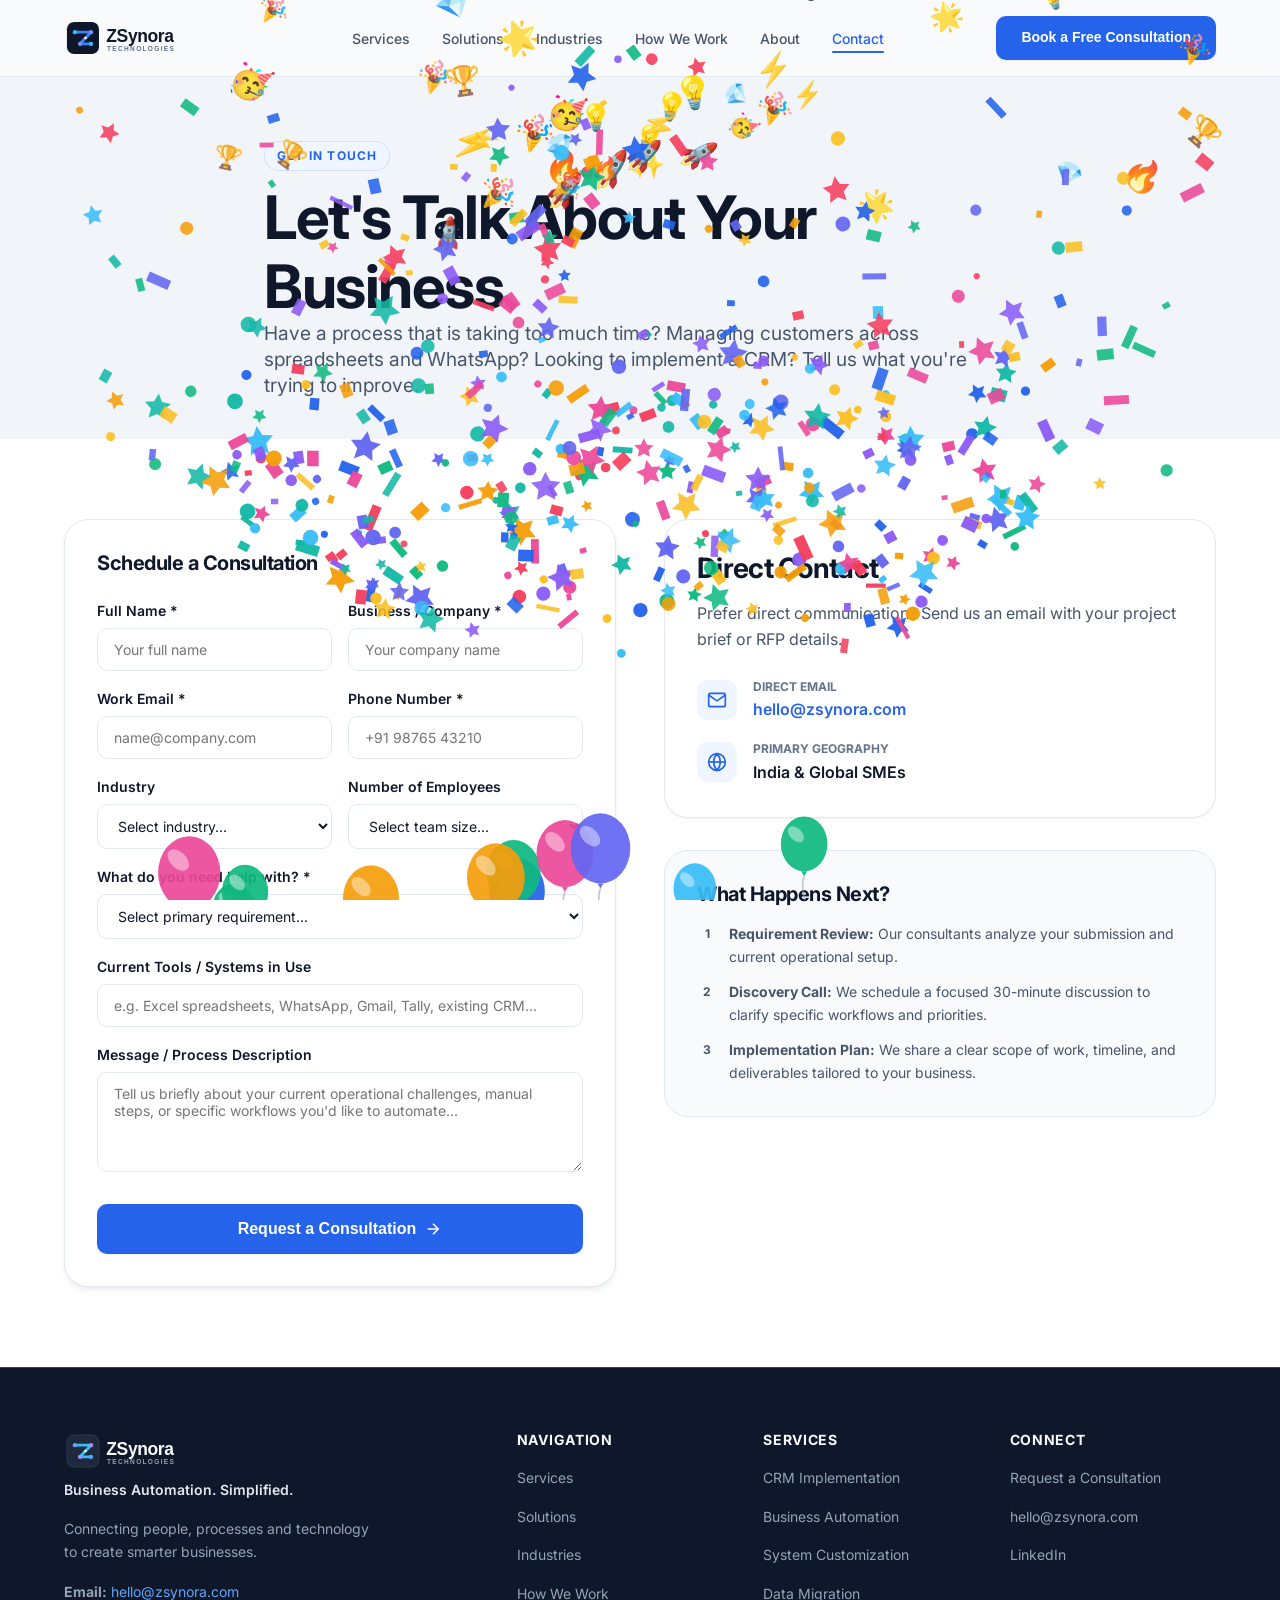
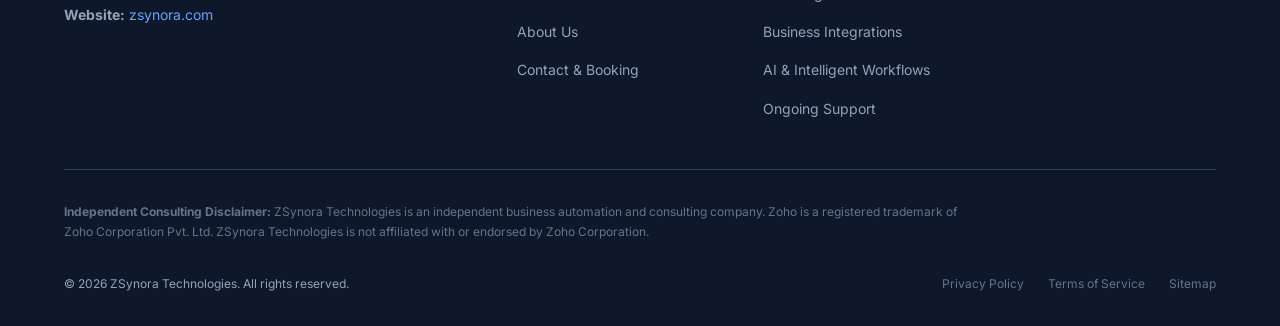
==== contact.html @ 99a2d510 "init" ====
<!DOCTYPE html>
<html lang="en">
<head>
  <meta charset="UTF-8">
  <meta name="viewport" content="width=device-width, initial-scale=1.0">
  <title>Contact &amp; Book a Consultation | ZSynora Technologies</title>
  <meta name="description" content="Get in touch with ZSynora Technologies to discuss your business automation, CRM implementation, or data migration requirements. Book a free consultation.">
  <meta name="keywords" content="contact ZSynora, book CRM consultation, business automation consultation India, Zoho consulting inquiry">
  
  <meta property="og:title" content="Contact &amp; Book a Consultation | ZSynora Technologies">
  <meta property="og:description" content="Tell us about your business process and operational bottlenecks. We'll help you identify where automation can make the biggest difference.">
  
  <link rel="icon" type="image/svg+xml" href="favicon.svg">
  <link rel="stylesheet" href="assets/css/main.css">
  <link rel="stylesheet" href="assets/css/components.css">
</head>
<body>

  <!-- Site Header -->
  <header class="site-header" id="header">
    <div class="container nav-container">
      <a href="index.html" class="brand-logo" aria-label="ZSynora Technologies Home">
        <img src="assets/images/logo.svg" alt="ZSynora Technologies Logo" width="180" height="38">
      </a>

      <nav aria-label="Main Navigation">
        <ul class="nav-menu">
          <li><a href="services.html" class="nav-link">Services</a></li>
          <li><a href="solutions.html" class="nav-link">Solutions</a></li>
          <li><a href="industries.html" class="nav-link">Industries</a></li>
          <li><a href="how-we-work.html" class="nav-link">How We Work</a></li>
          <li><a href="about.html" class="nav-link">About</a></li>
          <li><a href="contact.html" class="nav-link active">Contact</a></li>
        </ul>
      </nav>

      <div class="nav-actions">
        <button class="btn btn-primary" data-open-modal="consultation">Book a Free Consultation</button>
        <button class="mobile-nav-toggle" aria-label="Toggle navigation menu" aria-expanded="false">
          <div class="hamburger-icon">
            <span></span>
            <span></span>
            <span></span>
          </div>
        </button>
      </div>
    </div>
  </header>

  <!-- Mobile Drawer -->
  <div class="mobile-drawer" id="mobile-drawer">
    <ul class="mobile-nav-links">
      <li><a href="index.html" class="nav-link">Home</a></li>
      <li><a href="services.html" class="nav-link">Services</a></li>
      <li><a href="solutions.html" class="nav-link">Solutions</a></li>
      <li><a href="industries.html" class="nav-link">Industries</a></li>
      <li><a href="how-we-work.html" class="nav-link">How We Work</a></li>
      <li><a href="about.html" class="nav-link">About</a></li>
      <li><a href="contact.html" class="nav-link active">Contact</a></li>
    </ul>
    <div class="mobile-drawer-footer">
      <button class="btn btn-primary btn-lg" data-open-modal="consultation">Book a Free Consultation</button>
    </div>
  </div>

  <main>
    <!-- Page Header -->
    <section class="section section-subtle" style="padding-top: var(--space-16); padding-bottom: var(--space-10);">
      <div class="container text-center" style="max-width: 800px; margin: 0 auto;">
        <div class="eyebrow">Get In Touch</div>
        <h1>Let's Talk About Your Business</h1>
        <p class="lead">
          Have a process that is taking too much time? Managing customers across spreadsheets and WhatsApp? Looking to implement a CRM? Tell us what you're trying to improve.
        </p>
      </div>
    </section>

    <!-- Contact Form & Info Grid -->
    <section class="section section-alt">
      <div class="container">
        <div class="grid-2 align-start" style="gap: var(--space-12);">
          
          <!-- Contact Form Container -->
          <div style="background-color: #ffffff; border: 1px solid var(--color-border); border-radius: var(--radius-xl); padding: var(--space-8); box-shadow: var(--shadow-md);">
            <h2 style="font-size: var(--font-size-xl); margin-bottom: var(--space-6);">Schedule a Consultation</h2>

            <form id="contact-form">
              <div class="form-row">
                <div class="form-group">
                  <label class="form-label" for="full-name">Full Name *</label>
                  <input type="text" id="full-name" class="form-control" placeholder="Your full name" required>
                  <div class="form-error-msg">Please provide your name</div>
                </div>
                <div class="form-group">
                  <label class="form-label" for="company-name">Business / Company *</label>
                  <input type="text" id="company-name" class="form-control" placeholder="Your company name" required>
                  <div class="form-error-msg">Please provide your company name</div>
                </div>
              </div>

              <div class="form-row">
                <div class="form-group">
                  <label class="form-label" for="work-email">Work Email *</label>
                  <input type="email" id="work-email" class="form-control" placeholder="name@company.com" required>
                  <div class="form-error-msg">Please enter a valid work email</div>
                </div>
                <div class="form-group">
                  <label class="form-label" for="phone-number">Phone Number *</label>
                  <input type="tel" id="phone-number" class="form-control" placeholder="+91 98765 43210" required>
                  <div class="form-error-msg">Please enter your phone number</div>
                </div>
              </div>

              <div class="form-row">
                <div class="form-group">
                  <label class="form-label" for="industry-select">Industry</label>
                  <select id="industry-select" class="form-control">
                    <option value="">Select industry...</option>
                    <option value="Automotive">Automotive Dealership / Services</option>
                    <option value="Real Estate">Real Estate &amp; Construction</option>
                    <option value="Manufacturing">Manufacturing &amp; Engineering</option>
                    <option value="Distribution">Distribution &amp; Wholesale</option>
                    <option value="Logistics">Logistics &amp; Supply Chain</option>
                    <option value="Professional Services">Professional Services / Consulting</option>
                    <option value="Education">Education &amp; Training</option>
                    <option value="Service Business">Commercial &amp; Home Services</option>
                    <option value="Other">Other Industry</option>
                  </select>
                </div>

                <div class="form-group">
                  <label class="form-label" for="employee-count">Number of Employees</label>
                  <select id="employee-count" class="form-control">
                    <option value="">Select team size...</option>
                    <option value="1-10">1 – 10 Employees</option>
                    <option value="11-50">11 – 50 Employees</option>
                    <option value="51-200">51 – 200 Employees</option>
                    <option value="201-500">201 – 500 Employees</option>
                    <option value="500+">500+ Employees</option>
                  </select>
                </div>
              </div>

              <div class="form-group">
                <label class="form-label" for="requirement-select">What do you need help with? *</label>
                <select id="requirement-select" class="form-control" required>
                  <option value="">Select primary requirement...</option>
                  <option value="CRM Implementation">CRM Implementation</option>
                  <option value="Business Automation">Business Process Automation</option>
                  <option value="Zoho Implementation">Independent Zoho Implementation</option>
                  <option value="Data Migration">Data Migration (from Excel / Legacy DB)</option>
                  <option value="Integration">Business System Integration</option>
                  <option value="AI Automation">AI &amp; Intelligent Automation</option>
                  <option value="Custom Application">Custom Business Application</option>
                  <option value="Ongoing Support">Ongoing System Support &amp; Optimization</option>
                  <option value="Not Sure">Not Sure — Need Consultation</option>
                </select>
                <div class="form-error-msg">Please select your primary requirement</div>
              </div>

              <div class="form-group">
                <label class="form-label" for="current-tools">Current Tools / Systems in Use</label>
                <input type="text" id="current-tools" class="form-control" placeholder="e.g. Excel spreadsheets, WhatsApp, Gmail, Tally, existing CRM...">
              </div>

              <div class="form-group">
                <label class="form-label" for="project-message">Message / Process Description</label>
                <textarea id="project-message" class="form-control" rows="4" placeholder="Tell us briefly about your current operational challenges, manual steps, or specific workflows you'd like to automate..."></textarea>
              </div>

              <button type="submit" class="btn btn-primary btn-lg" style="width: 100%; margin-top: var(--space-2);">
                Request a Consultation
                <svg width="18" height="18" viewBox="0 0 24 24" fill="none" stroke="currentColor" stroke-width="2"><path d="M5 12h14M12 5l7 7-7 7"/></svg>
              </button>
            </form>

            <!-- Success Confirmation Card matching Section 32 -->
            <div class="form-success-card" id="contact-success-state">
              <div class="success-icon-badge">✓</div>
              <h3>Thank You</h3>
              <p style="font-weight: 600; color: #15803d; margin-bottom: 8px;">Thanks for reaching out to ZSynora.</p>
              <p>We've received your enquiry. We'll review your requirements and get back to you.</p>
              <button class="btn btn-secondary" onclick="window.location.reload();">Submit Another Enquiry</button>
            </div>
          </div>

          <!-- Contact Information & Expectations -->
          <div>
            <div style="background-color: #ffffff; border: 1px solid var(--color-border); border-radius: var(--radius-xl); padding: var(--space-8); margin-bottom: var(--space-8); box-shadow: var(--shadow-sm);">
              <h3 style="margin-bottom: var(--space-4);">Direct Contact</h3>
              <p style="color: var(--color-text-secondary); margin-bottom: var(--space-6);">
                Prefer direct communication? Send us an email with your project brief or RFP details.
              </p>

              <div style="display: flex; align-items: center; gap: var(--space-4); margin-bottom: var(--space-4);">
                <div class="node-icon" style="width: 40px; height: 40px; border-radius: var(--radius-md);">
                  <svg width="20" height="20" viewBox="0 0 24 24" fill="none" stroke="currentColor" stroke-width="2"><path d="M4 4h16c1.1 0 2 .9 2 2v12c0 1.1-.9 2-2 2H4c-1.1 0-2-.9-2-2V6c0-1.1.9-2 2-2z"/><polyline points="22,6 12,13 2,6"/></svg>
                </div>
                <div>
                  <div style="font-size: var(--font-size-xs); font-weight: 700; color: var(--color-text-tertiary); text-transform: uppercase;">Direct Email</div>
                  <a href="mailto:hello@zsynora.com" style="font-size: var(--font-size-base); font-weight: 600; color: var(--color-primary);">hello@zsynora.com</a>
                </div>
              </div>

              <div style="display: flex; align-items: center; gap: var(--space-4);">
                <div class="node-icon" style="width: 40px; height: 40px; border-radius: var(--radius-md);">
                  <svg width="20" height="20" viewBox="0 0 24 24" fill="none" stroke="currentColor" stroke-width="2"><circle cx="12" cy="12" r="10"/><line x1="2" y1="12" x2="22" y2="12"/><path d="M12 2a15.3 15.3 0 0 1 4 10 15.3 15.3 0 0 1-4 10 15.3 15.3 0 0 1-4-10 15.3 15.3 0 0 1 4-10z"/></svg>
                </div>
                <div>
                  <div style="font-size: var(--font-size-xs); font-weight: 700; color: var(--color-text-tertiary); text-transform: uppercase;">Primary Geography</div>
                  <div style="font-size: var(--font-size-base); font-weight: 600; color: var(--color-text-primary);">India &amp; Global SMEs</div>
                </div>
              </div>
            </div>

            <!-- What to Expect Box -->
            <div style="background-color: var(--color-bg); border: 1px solid var(--color-border); border-radius: var(--radius-xl); padding: var(--space-8);">
              <h4 style="margin-bottom: var(--space-4);">What Happens Next?</h4>
              <ul class="comparison-list">
                <li class="comparison-item">
                  <span class="comparison-icon">1</span>
                  <span><strong>Requirement Review:</strong> Our consultants analyze your submission and current operational setup.</span>
                </li>
                <li class="comparison-item">
                  <span class="comparison-icon">2</span>
                  <span><strong>Discovery Call:</strong> We schedule a focused 30-minute discussion to clarify specific workflows and priorities.</span>
                </li>
                <li class="comparison-item">
                  <span class="comparison-icon">3</span>
                  <span><strong>Implementation Plan:</strong> We share a clear scope of work, timeline, and deliverables tailored to your business.</span>
                </li>
              </ul>
            </div>
          </div>

        </div>
      </div>
    </section>
  </main>

  <!-- Site Footer -->
  <footer class="site-footer">
    <div class="container">
      <div class="footer-grid">
        <div class="footer-brand">
          <a href="index.html" class="brand-logo" aria-label="ZSynora Technologies">
            <img src="assets/images/logo-white.svg" alt="ZSynora Technologies" width="180" height="38">
          </a>
          <p class="footer-tagline">Business Automation. Simplified.</p>
          <p>Connecting people, processes and technology to create smarter businesses.</p>
          <p style="margin-top: var(--space-4);">
            <strong>Email:</strong> <a href="mailto:hello@zsynora.com" style="color: #60a5fa;">hello@zsynora.com</a><br>
            <strong>Website:</strong> <a href="https://zsynora.com" style="color: #60a5fa;">zsynora.com</a>
          </p>
        </div>

        <div class="footer-col">
          <h4>Navigation</h4>
          <ul class="footer-links">
            <li><a href="services.html">Services</a></li>
            <li><a href="solutions.html">Solutions</a></li>
            <li><a href="industries.html">Industries</a></li>
            <li><a href="how-we-work.html">How We Work</a></li>
            <li><a href="about.html">About Us</a></li>
            <li><a href="contact.html">Contact &amp; Booking</a></li>
          </ul>
        </div>

        <div class="footer-col">
          <h4>Services</h4>
          <ul class="footer-links">
            <li><a href="services.html#crm">CRM Implementation</a></li>
            <li><a href="services.html#automation">Business Automation</a></li>
            <li><a href="services.html#customization">System Customization</a></li>
            <li><a href="services.html#migration">Data Migration</a></li>
            <li><a href="services.html#integrations">Business Integrations</a></li>
            <li><a href="services.html#ai">AI &amp; Intelligent Workflows</a></li>
            <li><a href="services.html#support">Ongoing Support</a></li>
          </ul>
        </div>

        <div class="footer-col">
          <h4>Connect</h4>
          <ul class="footer-links">
            <li><a href="contact.html">Request a Consultation</a></li>
            <li><a href="mailto:hello@zsynora.com">hello@zsynora.com</a></li>
            <li><a href="https://linkedin.com" target="_blank" rel="noopener noreferrer">LinkedIn</a></li>
          </ul>
        </div>
      </div>

      <div class="footer-bottom">
        <p class="footer-disclaimer">
          <strong>Independent Consulting Disclaimer:</strong> ZSynora Technologies is an independent business automation and consulting company. Zoho is a registered trademark of Zoho Corporation Pvt. Ltd. ZSynora Technologies is not affiliated with or endorsed by Zoho Corporation.
        </p>
        <div class="footer-legal-bar">
          <div>&copy; 2026 ZSynora Technologies. All rights reserved.</div>
          <div class="footer-legal-links">
            <a href="privacy.html">Privacy Policy</a>
            <a href="terms.html">Terms of Service</a>
            <a href="sitemap.xml">Sitemap</a>
          </div>
        </div>
      </div>
    </div>
  </footer>

  <!-- Modal -->
  <div class="modal-backdrop" id="consultation-modal" role="dialog" aria-modal="true" aria-hidden="true">
    <div class="modal-dialog">
      <div class="modal-header">
        <div>
          <h3>Book a Free Consultation</h3>
          <p>Discuss your operational bottlenecks and CRM requirements with our team.</p>
        </div>
        <button class="modal-close" aria-label="Close dialog">&times;</button>
      </div>
      <div class="modal-body">
        <form id="modal-consultation-form">
          <div class="form-row">
            <div class="form-group">
              <label class="form-label" for="modal-name">Full Name *</label>
              <input type="text" id="modal-name" class="form-control" placeholder="Your name" required>
              <div class="form-error-msg">Please enter your name</div>
            </div>
            <div class="form-group">
              <label class="form-label" for="modal-company">Business / Company *</label>
              <input type="text" id="modal-company" class="form-control" placeholder="Company name" required>
              <div class="form-error-msg">Please enter your company name</div>
            </div>
          </div>

          <div class="form-row">
            <div class="form-group">
              <label class="form-label" for="modal-email">Work Email *</label>
              <input type="email" id="modal-email" class="form-control" placeholder="name@company.com" required>
              <div class="form-error-msg">Please enter a valid work email</div>
            </div>
            <div class="form-group">
              <label class="form-label" for="modal-phone">Phone Number *</label>
              <input type="tel" id="modal-phone" class="form-control" placeholder="+91 XXXXX XXXXX" required>
              <div class="form-error-msg">Please enter your contact phone</div>
            </div>
          </div>

          <div class="form-group">
            <label class="form-label" for="modal-service">What do you need help with? *</label>
            <select id="modal-service" class="form-control" required>
              <option value="">Select primary requirement...</option>
              <option value="CRM Implementation">CRM Implementation</option>
              <option value="Business Automation">Business Process Automation</option>
              <option value="Zoho Implementation">Independent Zoho Implementation</option>
              <option value="Data Migration">Data Migration (from Excel / Legacy)</option>
              <option value="Integration">Business System Integration</option>
              <option value="AI Automation">AI &amp; Intelligent Automation</option>
              <option value="Ongoing Support">Ongoing System Support</option>
              <option value="Not Sure">Not Sure — Need Consultation</option>
            </select>
            <div class="form-error-msg">Please select your primary requirement</div>
          </div>

          <div class="form-group">
            <label class="form-label" for="modal-message">Tell us about your current process (Optional)</label>
            <textarea id="modal-message" class="form-control" rows="3" placeholder="Briefly describe what tools you use today (e.g. Excel, WhatsApp) and what you want to improve..."></textarea>
          </div>

          <button type="submit" class="btn btn-primary btn-lg" style="width: 100%;">
            Request a Consultation
          </button>
        </form>

        <div class="form-success-card" id="modal-success-state">
          <div class="success-icon-badge">✓</div>
          <h3>Thank You</h3>
          <p style="font-weight: 600; color: #15803d; margin-bottom: 8px;">Thanks for reaching out to ZSynora.</p>
          <p>We've received your enquiry. We'll review your requirements and get back to you.</p>
          <button class="btn btn-secondary" data-close-modal>Close</button>
        </div>
      </div>
    </div>
  </div>

  <div class="mobile-sticky-cta">
    <button class="btn btn-primary" data-open-modal="consultation">Book a Free Consultation</button>
  </div>

  <script src="assets/js/main.js"></script>
  <script src="assets/js/form.js"></script>
  <script src="assets/js/celebration.js"></script>
</body>
</html>
---- assets/css/main.css ----
/* ==========================================================================
   ZSynora Technologies — Main Stylesheet
   Modern B2B Business Automation & Digital Transformation Consulting
   ========================================================================== */

/* Google Fonts Import: Inter */
@import url('https://fonts.googleapis.com/css2?family=Inter:wght@300;400;500;600;700;800&display=swap');

/* --- Design Tokens / CSS Custom Properties --- */
:root {
  /* Brand Core Colors */
  --color-primary: #2563eb;          /* Electric Blue */
  --color-primary-dark: #1d4ed8;     /* Deep Blue */
  --color-primary-light: #3b82f6;    /* Bright Blue */
  --color-primary-subtle: #eff6ff;   /* Soft Ice Blue */
  
  --color-accent-violet: #6366f1;    /* Synergy Indigo/Violet */
  --color-accent-violet-light: #e0e7ff;
  --color-accent-emerald: #10b981;   /* Growth / Success Emerald */
  --color-accent-emerald-light: #ecfdf5;
  --color-accent-amber: #f59e0b;     /* Attention / Warning Amber */

  /* Neutral Surface & Backgrounds */
  --color-bg: #f8fafc;              /* Warm / off-white clean canvas */
  --color-bg-alt: #ffffff;          /* Pure White Card Surface */
  --color-bg-subtle: #f1f5f9;       /* Light Slate Tint */
  --color-bg-dark: #0f172a;         /* Deep Slate / Midnight Black */
  --color-bg-dark-card: #1e293b;    /* Dark Card Surface */
  --color-bg-dark-subtle: #334155;

  /* Typography Colors */
  --color-text-primary: #0f172a;    /* Deep Charcoal / Near Black */
  --color-text-secondary: #475569;  /* Muted Slate Gray */
  --color-text-tertiary: #64748b;   /* Light Slate Muted */
  --color-text-inverse: #f8fafc;    /* White text on dark */
  --color-text-inverse-muted: #94a3b8;

  /* Borders & Dividers */
  --color-border: #e2e8f0;          /* Clean subtle border */
  --color-border-subtle: #edf2f7;
  --color-border-dark: #334155;
  --color-border-focus: #3b82f6;

  /* Typography Scales */
  --font-family: 'Inter', -apple-system, BlinkMacSystemFont, 'Segoe UI', Roboto, Helvetica, Arial, sans-serif;
  --font-size-xs: 0.75rem;    /* 12px */
  --font-size-sm: 0.875rem;   /* 14px */
  --font-size-base: 1rem;     /* 16px */
  --font-size-lg: 1.125rem;   /* 18px */
  --font-size-xl: 1.25rem;    /* 20px */
  --font-size-2xl: 1.5rem;    /* 24px */
  --font-size-3xl: 1.875rem;  /* 30px */
  --font-size-4xl: 2.25rem;   /* 36px */
  --font-size-5xl: 3rem;      /* 48px */
  --font-size-6xl: 3.75rem;   /* 60px */

  /* Line Heights */
  --lh-tight: 1.15;
  --lh-snug: 1.35;
  --lh-relaxed: 1.65;

  /* Spacing */
  --space-1: 0.25rem;
  --space-2: 0.5rem;
  --space-3: 0.75rem;
  --space-4: 1rem;
  --space-5: 1.25rem;
  --space-6: 1.5rem;
  --space-8: 2rem;
  --space-10: 2.5rem;
  --space-12: 3rem;
  --space-16: 4rem;
  --space-20: 5rem;
  --space-24: 6rem;

  /* Shadows */
  --shadow-sm: 0 1px 2px 0 rgba(15, 23, 42, 0.05);
  --shadow-md: 0 4px 6px -1px rgba(15, 23, 42, 0.07), 0 2px 4px -2px rgba(15, 23, 42, 0.05);
  --shadow-lg: 0 10px 15px -3px rgba(15, 23, 42, 0.08), 0 4px 6px -4px rgba(15, 23, 42, 0.04);
  --shadow-xl: 0 20px 25px -5px rgba(15, 23, 42, 0.09), 0 8px 10px -6px rgba(15, 23, 42, 0.04);
  --shadow-glow: 0 0 25px rgba(37, 99, 235, 0.15);

  /* Radii */
  --radius-sm: 6px;
  --radius-md: 10px;
  --radius-lg: 16px;
  --radius-xl: 24px;
  --radius-full: 9999px;

  /* Transitions */
  --transition-fast: 0.15s ease;
  --transition-normal: 0.25s ease;
  --transition-slow: 0.4s ease;

  /* Max Widths */
  --container-max: 1200px;
  --container-wide: 1320px;
  --container-narrow: 840px;
}

/* --- Global Reset & Box Sizing --- */
*, *::before, *::after {
  box-sizing: border-box;
  margin: 0;
  padding: 0;
}

html {
  font-size: 16px;
  scroll-behavior: smooth;
  scroll-padding-top: 90px;
  -webkit-font-smoothing: antialiased;
  -moz-osx-font-smoothing: grayscale;
}

body {
  font-family: var(--font-family);
  background-color: var(--color-bg);
  color: var(--color-text-primary);
  line-height: var(--lh-relaxed);
  overflow-x: hidden;
  display: flex;
  flex-direction: column;
  min-height: 100vh;
}

/* --- Accessibility & Focus Styles --- */
:focus-visible {
  outline: 2px solid var(--color-primary);
  outline-offset: 2px;
}

.sr-only {
  position: absolute;
  width: 1px;
  height: 1px;
  padding: 0;
  margin: -1px;
  overflow: hidden;
  clip: rect(0, 0, 0, 0);
  white-space: nowrap;
  border-width: 0;
}

/* --- Layout Containers & Grid --- */
.container {
  width: 100%;
  max-width: var(--container-max);
  margin-left: auto;
  margin-right: auto;
  padding-left: var(--space-6);
  padding-right: var(--space-6);
}

.container-narrow {
  max-width: var(--container-narrow);
}

.container-wide {
  max-width: var(--container-wide);
}

.section {
  padding-top: var(--space-20);
  padding-bottom: var(--space-20);
  position: relative;
}

.section-alt {
  background-color: var(--color-bg-alt);
}

.section-subtle {
  background-color: var(--color-bg-subtle);
}

.section-dark {
  background-color: var(--color-bg-dark);
  color: var(--color-text-inverse);
}

/* --- Typography Utilities --- */
h1, h2, h3, h4, h5, h6 {
  font-family: var(--font-family);
  color: var(--color-text-primary);
  font-weight: 700;
  line-height: var(--lh-tight);
  letter-spacing: -0.025em;
}

.section-dark h1,
.section-dark h2,
.section-dark h3,
.section-dark h4 {
  color: var(--color-text-inverse);
}

h1 { font-size: clamp(2.25rem, 5vw, 3.75rem); }
h2 { font-size: clamp(1.75rem, 3.5vw, 2.5rem); }
h3 { font-size: clamp(1.25rem, 2.5vw, 1.75rem); }
h4 { font-size: 1.25rem; }

p {
  color: var(--color-text-secondary);
  font-size: var(--font-size-base);
  margin-bottom: var(--space-4);
}

p:last-child {
  margin-bottom: 0;
}

.lead {
  font-size: clamp(1.05rem, 1.5vw, 1.25rem);
  line-height: var(--lh-snug);
  color: var(--color-text-secondary);
}

.section-dark p {
  color: var(--color-text-inverse-muted);
}

/* Eyebrow Label */
.eyebrow {
  display: inline-flex;
  align-items: center;
  gap: var(--space-2);
  font-size: var(--font-size-xs);
  font-weight: 700;
  text-transform: uppercase;
  letter-spacing: 0.1em;
  color: var(--color-primary);
  margin-bottom: var(--space-3);
  padding: 4px 12px;
  background-color: var(--color-primary-subtle);
  border: 1px solid rgba(37, 99, 235, 0.15);
  border-radius: var(--radius-full);
}

.section-dark .eyebrow {
  background-color: rgba(59, 130, 246, 0.15);
  color: #60a5fa;
  border-color: rgba(59, 130, 246, 0.3);
}

.eyebrow-dot {
  width: 6px;
  height: 6px;
  border-radius: 50%;
  background-color: var(--color-primary);
}

.section-dark .eyebrow-dot {
  background-color: #60a5fa;
}

/* Section Header */
.section-header {
  text-align: center;
  max-width: 760px;
  margin: 0 auto var(--space-16);
}

.section-header.text-left {
  text-align: left;
  margin-left: 0;
}

.section-header h2 {
  margin-bottom: var(--space-4);
}

.section-header p {
  font-size: var(--font-size-lg);
  color: var(--color-text-secondary);
}

/* --- Common Links & Buttons --- */
a {
  color: var(--color-primary);
  text-decoration: none;
  transition: color var(--transition-fast);
}

a:hover {
  color: var(--color-primary-dark);
}

.btn {
  display: inline-flex;
  align-items: center;
  justify-content: center;
  gap: var(--space-2);
  padding: 0.75rem 1.5rem;
  font-size: var(--font-size-sm);
  font-weight: 600;
  border-radius: var(--radius-md);
  border: 1px solid transparent;
  cursor: pointer;
  transition: all var(--transition-normal);
  text-decoration: none;
  white-space: nowrap;
  line-height: 1.25;
}

.btn-primary {
  background-color: var(--color-primary);
  color: #ffffff;
  box-shadow: var(--shadow-sm);
}

.btn-primary:hover {
  background-color: var(--color-primary-dark);
  color: #ffffff;
  transform: translateY(-1px);
  box-shadow: var(--shadow-md);
}

.btn-secondary {
  background-color: #ffffff;
  color: var(--color-text-primary);
  border-color: var(--color-border);
}

.btn-secondary:hover {
  background-color: var(--color-bg-subtle);
  border-color: #cbd5e1;
  color: var(--color-primary);
}

.btn-outline-white {
  background-color: transparent;
  color: #ffffff;
  border-color: rgba(255, 255, 255, 0.25);
}

.btn-outline-white:hover {
  background-color: rgba(255, 255, 255, 0.1);
  border-color: #ffffff;
  color: #ffffff;
}

.btn-lg {
  padding: 0.9rem 1.85rem;
  font-size: var(--font-size-base);
  border-radius: var(--radius-md);
}

.btn-group {
  display: flex;
  flex-wrap: wrap;
  align-items: center;
  gap: var(--space-4);
}

/* --- Badge & Tag Elements --- */
.badge {
  display: inline-flex;
  align-items: center;
  font-size: var(--font-size-xs);
  font-weight: 600;
  padding: 3px 10px;
  border-radius: var(--radius-full);
  background-color: var(--color-bg-subtle);
  color: var(--color-text-secondary);
  border: 1px solid var(--color-border);
}

.badge-blue {
  background-color: var(--color-primary-subtle);
  color: var(--color-primary-dark);
  border-color: rgba(37, 99, 235, 0.2);
}

/* --- Standard Grids --- */
.grid-2 {
  display: grid;
  grid-template-columns: repeat(2, 1fr);
  gap: var(--space-8);
}

.grid-3 {
  display: grid;
  grid-template-columns: repeat(3, 1fr);
  gap: var(--space-8);
}

.grid-4 {
  display: grid;
  grid-template-columns: repeat(4, 1fr);
  gap: var(--space-6);
}

/* Align helper */
.align-center {
  align-items: center;
}

/* --- Media Queries --- */
@media (max-width: 1024px) {
  .grid-4 {
    grid-template-columns: repeat(2, 1fr);
  }
  .grid-3 {
    grid-template-columns: repeat(2, 1fr);
  }
}

@media (max-width: 768px) {
  .section {
    padding-top: var(--space-12);
    padding-bottom: var(--space-12);
  }
  .grid-2,
  .grid-3,
  .grid-4 {
    grid-template-columns: 1fr;
    gap: var(--space-6);
  }
  .btn-group {
    flex-direction: column;
    width: 100%;
  }
  .btn-group .btn {
    width: 100%;
  }
}

@media (prefers-reduced-motion: reduce) {
  *, *::before, *::after {
    animation-duration: 0.01ms !important;
    animation-iteration-count: 1 !important;
    transition-duration: 0.01ms !important;
    scroll-behavior: auto !important;
  }
}
---- assets/css/components.css ----
/* ==========================================================================
   ZSynora Technologies — Components Stylesheet
   ========================================================================== */

/* --- 1. Header & Navigation --- */
.site-header {
  position: sticky;
  top: 0;
  left: 0;
  right: 0;
  z-index: 1000;
  background-color: rgba(248, 250, 252, 0.88);
  backdrop-filter: blur(14px);
  -webkit-backdrop-filter: blur(14px);
  border-bottom: 1px solid rgba(226, 232, 240, 0.8);
  transition: all var(--transition-normal);
}

.site-header.scrolled {
  background-color: rgba(255, 255, 255, 0.95);
  box-shadow: 0 4px 20px -2px rgba(15, 23, 42, 0.06);
}

.nav-container {
  display: flex;
  align-items: center;
  justify-content: space-between;
  height: 76px;
}

.brand-logo {
  display: flex;
  align-items: center;
  gap: var(--space-3);
  text-decoration: none;
}

.brand-logo img,
.brand-logo svg {
  height: 38px;
  width: auto;
}

.nav-menu {
  display: flex;
  align-items: center;
  gap: var(--space-8);
  list-style: none;
}

.nav-link {
  font-size: var(--font-size-sm);
  font-weight: 500;
  color: var(--color-text-secondary);
  text-decoration: none;
  position: relative;
  padding: 6px 0;
  transition: color var(--transition-fast);
}

.nav-link:hover,
.nav-link.active {
  color: var(--color-primary);
}

.nav-link.active::after {
  content: '';
  position: absolute;
  bottom: 0;
  left: 0;
  right: 0;
  height: 2px;
  background-color: var(--color-primary);
  border-radius: var(--radius-full);
}

.nav-actions {
  display: flex;
  align-items: center;
  gap: var(--space-4);
}

/* Mobile Toggle */
.mobile-nav-toggle {
  display: none;
  background: none;
  border: none;
  padding: var(--space-2);
  cursor: pointer;
  color: var(--color-text-primary);
  border-radius: var(--radius-sm);
}

.mobile-nav-toggle:focus-visible {
  outline: 2px solid var(--color-primary);
}

.hamburger-icon {
  width: 24px;
  height: 18px;
  position: relative;
  display: flex;
  flex-direction: column;
  justify-content: space-between;
}

.hamburger-icon span {
  display: block;
  height: 2px;
  width: 100%;
  background-color: var(--color-text-primary);
  border-radius: 2px;
  transition: all var(--transition-normal);
}

.mobile-nav-toggle.open .hamburger-icon span:nth-child(1) {
  transform: translateY(8px) rotate(45deg);
}
.mobile-nav-toggle.open .hamburger-icon span:nth-child(2) {
  opacity: 0;
}
.mobile-nav-toggle.open .hamburger-icon span:nth-child(3) {
  transform: translateY(-8px) rotate(-45deg);
}

/* Mobile Drawer */
.mobile-drawer {
  display: none;
  position: fixed;
  top: 76px;
  left: 0;
  right: 0;
  bottom: 0;
  background-color: #ffffff;
  z-index: 999;
  padding: var(--space-8) var(--space-6);
  flex-direction: column;
  justify-content: space-between;
  overflow-y: auto;
  border-top: 1px solid var(--color-border);
  box-shadow: var(--shadow-xl);
}

.mobile-drawer.open {
  display: flex;
}

.mobile-nav-links {
  list-style: none;
  display: flex;
  flex-direction: column;
  gap: var(--space-4);
}

.mobile-nav-links .nav-link {
  font-size: var(--font-size-lg);
  font-weight: 600;
  padding: var(--space-3) 0;
  border-bottom: 1px solid var(--color-border-subtle);
  display: block;
}

.mobile-drawer-footer {
  padding-top: var(--space-8);
}

.mobile-drawer-footer .btn {
  width: 100%;
}

/* --- 2. Hero Section & Interactive Visual --- */
.hero {
  padding-top: var(--space-16);
  padding-bottom: var(--space-20);
  background: radial-gradient(circle at 85% 15%, rgba(37, 99, 235, 0.07) 0%, transparent 60%),
              radial-gradient(circle at 10% 80%, rgba(99, 102, 241, 0.05) 0%, transparent 50%);
  position: relative;
  overflow: hidden;
}

/* Launch Celebration Pill */
.launch-celebration-pill {
  display: inline-flex;
  align-items: center;
  gap: var(--space-2);
  background: linear-gradient(135deg, #ffffff 0%, #eff6ff 100%);
  border: 1px solid rgba(37, 99, 235, 0.35);
  padding: 8px 18px;
  border-radius: var(--radius-full);
  font-size: var(--font-size-xs);
  font-weight: 700;
  color: var(--color-primary-dark);
  margin-bottom: var(--space-4);
  cursor: pointer;
  box-shadow: 0 4px 14px rgba(37, 99, 235, 0.12), 0 0 0 1px rgba(99, 102, 241, 0.1);
  transition: all var(--transition-normal);
  user-select: none;
  animation: pillFloat 3s infinite ease-in-out;
}

@keyframes pillFloat {
  0%, 100% { transform: translateY(0); }
  50% { transform: translateY(-4px); }
}

.launch-celebration-pill:hover {
  background: linear-gradient(135deg, #ffffff 0%, #dbeafe 100%);
  transform: translateY(-2px) scale(1.04);
  box-shadow: 0 6px 20px rgba(37, 99, 235, 0.22);
  border-color: var(--color-primary);
}

.celebration-sparkle {
  color: #f59e0b;
  font-weight: 800;
  animation: sparkleRotate 2s infinite linear;
  display: inline-block;
}

@keyframes sparkleRotate {
  0% { transform: scale(1) rotate(0deg); }
  50% { transform: scale(1.3) rotate(20deg); }
  100% { transform: scale(1) rotate(0deg); }
}

.hero-grid {
  display: grid;
  grid-template-columns: 1.15fr 0.85fr;
  align-items: center;
  gap: var(--space-12);
}

.hero-content h1 {
  margin-bottom: var(--space-6);
}

.hero-content .lead {
  margin-bottom: var(--space-8);
  max-width: 580px;
}

.hero-visual {
  position: relative;
}

/* Connected Business Systems Card Visual */
.system-card-stack {
  background: #ffffff;
  border: 1px solid var(--color-border);
  border-radius: var(--radius-xl);
  padding: var(--space-6);
  box-shadow: var(--shadow-xl);
  position: relative;
}

.system-card-header {
  display: flex;
  align-items: center;
  justify-content: space-between;
  margin-bottom: var(--space-6);
  padding-bottom: var(--space-4);
  border-bottom: 1px solid var(--color-border-subtle);
}

.system-card-title {
  font-size: var(--font-size-sm);
  font-weight: 700;
  color: var(--color-text-primary);
  display: flex;
  align-items: center;
  gap: var(--space-2);
}

.live-indicator {
  display: inline-flex;
  align-items: center;
  gap: 6px;
  font-size: var(--font-size-xs);
  font-weight: 600;
  color: var(--color-accent-emerald);
  background-color: var(--color-accent-emerald-light);
  padding: 2px 8px;
  border-radius: var(--radius-full);
}

.live-dot {
  width: 6px;
  height: 6px;
  border-radius: 50%;
  background-color: var(--color-accent-emerald);
  box-shadow: 0 0 6px var(--color-accent-emerald);
  animation: pulseDot 2s infinite ease-in-out;
}

@keyframes pulseDot {
  0%, 100% { opacity: 1; transform: scale(1); }
  50% { opacity: 0.4; transform: scale(0.8); }
}

.system-flow {
  display: flex;
  flex-direction: column;
  gap: var(--space-3);
  position: relative;
}

.flow-node {
  background-color: var(--color-bg);
  border: 1px solid var(--color-border);
  border-radius: var(--radius-md);
  padding: var(--space-3) var(--space-4);
  display: flex;
  align-items: center;
  justify-content: space-between;
  transition: all var(--transition-normal);
}

.flow-node:hover,
.flow-node.active-node {
  background-color: #ffffff;
  border-color: var(--color-primary-light);
  box-shadow: 0 4px 12px rgba(37, 99, 235, 0.08);
  transform: translateX(4px);
}

.node-left {
  display: flex;
  align-items: center;
  gap: var(--space-3);
}

.node-icon {
  width: 32px;
  height: 32px;
  border-radius: var(--radius-sm);
  background-color: var(--color-primary-subtle);
  color: var(--color-primary);
  display: flex;
  align-items: center;
  justify-content: center;
  font-weight: 700;
  font-size: var(--font-size-sm);
}

.node-text h4 {
  font-size: var(--font-size-sm);
  margin-bottom: 2px;
}

.node-text p {
  font-size: var(--font-size-xs);
  color: var(--color-text-tertiary);
  margin: 0;
}

.node-status {
  font-size: var(--font-size-xs);
  font-weight: 600;
  padding: 2px 8px;
  border-radius: var(--radius-full);
}

.node-status.synced {
  background-color: var(--color-accent-emerald-light);
  color: var(--color-accent-emerald);
}

.node-status.auto {
  background-color: var(--color-primary-subtle);
  color: var(--color-primary);
}

.flow-connector {
  height: 14px;
  margin-left: 28px;
  border-left: 2px dashed #cbd5e1;
  position: relative;
}

.flow-connector::after {
  content: '';
  position: absolute;
  bottom: -3px;
  left: -4px;
  width: 6px;
  height: 6px;
  border-radius: 50%;
  background-color: var(--color-primary);
}

/* --- 3. Trust & Value Strip --- */
.value-strip {
  border-top: 1px solid var(--color-border);
  border-bottom: 1px solid var(--color-border);
  background-color: #ffffff;
  padding: var(--space-12) 0;
}

.value-strip-header {
  text-align: center;
  max-width: 800px;
  margin: 0 auto var(--space-10);
}

.value-strip-header h3 {
  font-size: clamp(1.25rem, 2vw, 1.65rem);
  color: var(--color-text-primary);
}

.value-pillar-card {
  padding: var(--space-6);
  border-radius: var(--radius-lg);
  background-color: var(--color-bg);
  border: 1px solid var(--color-border-subtle);
  transition: all var(--transition-normal);
}

.value-pillar-card:hover {
  background-color: #ffffff;
  border-color: var(--color-border);
  box-shadow: var(--shadow-md);
  transform: translateY(-2px);
}

.pillar-step {
  font-size: var(--font-size-xs);
  font-weight: 700;
  text-transform: uppercase;
  letter-spacing: 0.05em;
  color: var(--color-primary);
  margin-bottom: var(--space-2);
}

.value-pillar-card h4 {
  font-size: var(--font-size-lg);
  margin-bottom: var(--space-2);
}

.value-pillar-card p {
  font-size: var(--font-size-sm);
  line-height: var(--lh-relaxed);
  color: var(--color-text-secondary);
}

/* --- 4. Before vs After Problem Section --- */
.comparison-grid {
  display: grid;
  grid-template-columns: 1fr 1fr;
  gap: var(--space-8);
  margin-top: var(--space-8);
}

.comparison-card {
  padding: var(--space-8);
  border-radius: var(--radius-xl);
  border: 1px solid var(--color-border);
  position: relative;
  transition: all var(--transition-normal);
}

.comparison-card.before {
  background-color: #ffffff;
  border-color: #fed7aa;
}

.comparison-card.after {
  background-color: #ffffff;
  border-color: #bbf7d0;
  box-shadow: var(--shadow-lg);
}

.comparison-badge {
  display: inline-flex;
  align-items: center;
  gap: var(--space-2);
  font-size: var(--font-size-xs);
  font-weight: 700;
  text-transform: uppercase;
  letter-spacing: 0.05em;
  padding: 4px 12px;
  border-radius: var(--radius-full);
  margin-bottom: var(--space-4);
}

.comparison-card.before .comparison-badge {
  background-color: #fff7ed;
  color: #c2410c;
  border: 1px solid #ffedd5;
}

.comparison-card.after .comparison-badge {
  background-color: #f0fdf4;
  color: #15803d;
  border: 1px solid #dcfce7;
}

.comparison-card h3 {
  font-size: var(--font-size-xl);
  margin-bottom: var(--space-6);
}

.comparison-list {
  list-style: none;
  display: flex;
  flex-direction: column;
  gap: var(--space-3);
}

.comparison-item {
  display: flex;
  align-items: flex-start;
  gap: var(--space-3);
  font-size: var(--font-size-sm);
  color: var(--color-text-secondary);
}

.comparison-icon {
  flex-shrink: 0;
  width: 20px;
  height: 20px;
  border-radius: 50%;
  display: flex;
  align-items: center;
  justify-content: center;
  font-size: 12px;
  font-weight: bold;
  margin-top: 2px;
}

.comparison-card.before .comparison-icon {
  background-color: #fee2e2;
  color: #dc2626;
}

.comparison-card.after .comparison-icon {
  background-color: #dcfce7;
  color: #16a34a;
}

/* --- 5. Service Cards --- */
.service-card {
  background-color: #ffffff;
  border: 1px solid var(--color-border);
  border-radius: var(--radius-xl);
  padding: var(--space-8);
  display: flex;
  flex-direction: column;
  justify-content: space-between;
  transition: all var(--transition-normal);
}

.service-card:hover {
  border-color: #93c5fd;
  box-shadow: var(--shadow-xl);
  transform: translateY(-4px);
}

.service-card-icon {
  width: 48px;
  height: 48px;
  border-radius: var(--radius-lg);
  background-color: var(--color-primary-subtle);
  color: var(--color-primary);
  display: flex;
  align-items: center;
  justify-content: center;
  margin-bottom: var(--space-5);
}

.service-card-icon svg {
  width: 26px;
  height: 26px;
}

.service-card h3 {
  font-size: var(--font-size-xl);
  margin-bottom: var(--space-3);
}

.service-card p {
  font-size: var(--font-size-sm);
  color: var(--color-text-secondary);
  margin-bottom: var(--space-6);
  flex-grow: 1;
}

.service-tags {
  display: flex;
  flex-wrap: wrap;
  gap: var(--space-2);
  margin-bottom: var(--space-6);
}

.service-card-footer {
  padding-top: var(--space-4);
  border-top: 1px solid var(--color-border-subtle);
}

.service-card-footer a {
  display: inline-flex;
  align-items: center;
  gap: var(--space-2);
  font-weight: 600;
  font-size: var(--font-size-sm);
}

/* --- 6. Connected Architecture & Solution Flow --- */
.architecture-box {
  background: var(--color-bg-dark);
  color: var(--color-text-inverse);
  border-radius: var(--radius-xl);
  padding: var(--space-12) var(--space-8);
  position: relative;
  overflow: hidden;
}

.architecture-grid {
  display: flex;
  align-items: center;
  justify-content: space-between;
  gap: var(--space-4);
  overflow-x: auto;
  padding: var(--space-4) 0;
}

.arch-node {
  background-color: var(--color-bg-dark-card);
  border: 1px solid var(--color-border-dark);
  border-radius: var(--radius-lg);
  padding: var(--space-5) var(--space-4);
  min-width: 130px;
  text-align: center;
  flex-shrink: 0;
  transition: all var(--transition-normal);
}

.arch-node:hover {
  border-color: var(--color-primary-light);
  transform: translateY(-2px);
  box-shadow: 0 0 15px rgba(59, 130, 246, 0.2);
}

.arch-node-title {
  font-size: var(--font-size-sm);
  font-weight: 700;
  color: var(--color-text-inverse);
}

.arch-node-subtitle {
  font-size: var(--font-size-xs);
  color: var(--color-text-inverse-muted);
  margin-top: 4px;
}

.arch-arrow {
  color: var(--color-primary-light);
  font-weight: bold;
  flex-shrink: 0;
}

/* --- 7. Automotive Journey Showcase --- */
.journey-timeline {
  display: grid;
  grid-template-columns: repeat(4, 1fr);
  gap: var(--space-4);
  margin-top: var(--space-8);
}

.journey-step-card {
  background-color: #ffffff;
  border: 1px solid var(--color-border);
  border-radius: var(--radius-lg);
  padding: var(--space-5);
  position: relative;
  transition: all var(--transition-normal);
}

.journey-step-card:hover {
  border-color: var(--color-primary);
  box-shadow: var(--shadow-md);
  transform: translateY(-2px);
}

.journey-step-num {
  font-size: var(--font-size-xs);
  font-weight: 700;
  color: var(--color-primary);
  margin-bottom: var(--space-2);
}

.journey-step-card h4 {
  font-size: var(--font-size-base);
  margin-bottom: var(--space-2);
}

.journey-step-card p {
  font-size: var(--font-size-xs);
  color: var(--color-text-secondary);
  line-height: var(--lh-snug);
  margin: 0;
}

/* --- 8. 5-Step Process Timeline --- */
.process-grid {
  display: grid;
  grid-template-columns: repeat(5, 1fr);
  gap: var(--space-4);
  margin-top: var(--space-10);
}

.process-card {
  background-color: #ffffff;
  border: 1px solid var(--color-border);
  border-radius: var(--radius-lg);
  padding: var(--space-6);
  display: flex;
  flex-direction: column;
  position: relative;
  transition: all var(--transition-normal);
}

.process-card:hover {
  border-color: var(--color-primary);
  box-shadow: var(--shadow-lg);
  transform: translateY(-3px);
}

.process-num {
  font-size: var(--font-size-2xl);
  font-weight: 800;
  color: #cbd5e1;
  margin-bottom: var(--space-3);
  transition: color var(--transition-fast);
}

.process-card:hover .process-num {
  color: var(--color-primary);
}

.process-card h4 {
  font-size: var(--font-size-lg);
  margin-bottom: var(--space-2);
}

.process-card p {
  font-size: var(--font-size-sm);
  color: var(--color-text-secondary);
  margin: 0;
  line-height: var(--lh-relaxed);
}

/* --- 9. Why ZSynora Cards --- */
.why-card {
  background-color: #ffffff;
  border: 1px solid var(--color-border);
  border-radius: var(--radius-xl);
  padding: var(--space-6);
  transition: all var(--transition-normal);
}

.why-card:hover {
  border-color: var(--color-primary-light);
  box-shadow: var(--shadow-md);
  transform: translateY(-2px);
}

.why-icon {
  width: 40px;
  height: 40px;
  border-radius: var(--radius-md);
  background-color: var(--color-primary-subtle);
  color: var(--color-primary);
  display: flex;
  align-items: center;
  justify-content: center;
  margin-bottom: var(--space-4);
}

.why-card h4 {
  font-size: var(--font-size-lg);
  margin-bottom: var(--space-2);
}

.why-card p {
  font-size: var(--font-size-sm);
  color: var(--color-text-secondary);
  margin: 0;
}

/* --- 10. Final CTA Banner --- */
.cta-banner {
  background: linear-gradient(135deg, #0f172a 0%, #1e293b 100%);
  border-radius: var(--radius-xl);
  padding: var(--space-16) var(--space-8);
  text-align: center;
  color: #ffffff;
  position: relative;
  overflow: hidden;
  box-shadow: var(--shadow-xl);
}

.cta-banner::before {
  content: '';
  position: absolute;
  top: -50%;
  left: 50%;
  transform: translateX(-50%);
  width: 600px;
  height: 400px;
  background: radial-gradient(circle, rgba(37, 99, 235, 0.25) 0%, transparent 70%);
  pointer-events: none;
}

.cta-banner h2 {
  color: #ffffff;
  font-size: clamp(2rem, 4vw, 3rem);
  margin-bottom: var(--space-4);
  position: relative;
}

.cta-banner p {
  color: var(--color-text-inverse-muted);
  font-size: var(--font-size-lg);
  max-width: 640px;
  margin: 0 auto var(--space-8);
  position: relative;
}

.cta-banner .btn-group {
  justify-content: center;
  position: relative;
}

/* --- 11. Footer --- */
.site-footer {
  background-color: var(--color-bg-dark);
  color: var(--color-text-inverse-muted);
  padding-top: var(--space-16);
  padding-bottom: var(--space-8);
  border-top: 1px solid var(--color-border-dark);
  margin-top: auto;
}

.footer-grid {
  display: grid;
  grid-template-columns: 2fr 1fr 1fr 1fr;
  gap: var(--space-10);
  margin-bottom: var(--space-12);
}

.footer-brand p {
  color: var(--color-text-inverse-muted);
  font-size: var(--font-size-sm);
  margin-top: var(--space-4);
  max-width: 320px;
}

.footer-tagline {
  font-weight: 600;
  color: #e2e8f0 !important;
  margin-top: var(--space-2) !important;
}

.footer-col h4 {
  color: var(--color-text-inverse);
  font-size: var(--font-size-sm);
  text-transform: uppercase;
  letter-spacing: 0.05em;
  margin-bottom: var(--space-4);
}

.footer-links {
  list-style: none;
  display: flex;
  flex-direction: column;
  gap: var(--space-3);
}

.footer-links a {
  color: var(--color-text-inverse-muted);
  font-size: var(--font-size-sm);
  transition: color var(--transition-fast);
}

.footer-links a:hover {
  color: #ffffff;
}

.footer-bottom {
  padding-top: var(--space-8);
  border-top: 1px solid var(--color-border-dark);
  display: flex;
  flex-direction: column;
  gap: var(--space-4);
}

.footer-disclaimer {
  font-size: var(--font-size-xs);
  color: #64748b;
  line-height: var(--lh-relaxed);
  max-width: 900px;
}

.footer-legal-bar {
  display: flex;
  justify-content: space-between;
  align-items: center;
  font-size: var(--font-size-xs);
}

.footer-legal-links {
  display: flex;
  gap: var(--space-6);
}

.footer-legal-links a {
  color: #64748b;
}

.footer-legal-links a:hover {
  color: #94a3b8;
}

/* --- 12. Modal Component --- */
.modal-backdrop {
  display: none;
  position: fixed;
  top: 0;
  left: 0;
  right: 0;
  bottom: 0;
  background-color: rgba(15, 23, 42, 0.65);
  backdrop-filter: blur(6px);
  -webkit-backdrop-filter: blur(6px);
  z-index: 2000;
  align-items: center;
  justify-content: center;
  padding: var(--space-4);
  opacity: 0;
  transition: opacity var(--transition-normal);
}

.modal-backdrop.open {
  display: flex;
  opacity: 1;
}

.modal-dialog {
  background-color: #ffffff;
  border-radius: var(--radius-xl);
  width: 100%;
  max-width: 620px;
  max-height: 90vh;
  overflow-y: auto;
  box-shadow: var(--shadow-xl);
  border: 1px solid var(--color-border);
  transform: scale(0.95);
  transition: transform var(--transition-normal);
}

.modal-backdrop.open .modal-dialog {
  transform: scale(1);
}

.modal-header {
  padding: var(--space-6) var(--space-6) var(--space-4);
  display: flex;
  align-items: flex-start;
  justify-content: space-between;
  border-bottom: 1px solid var(--color-border-subtle);
}

.modal-header h3 {
  font-size: var(--font-size-xl);
  margin-bottom: 4px;
}

.modal-header p {
  font-size: var(--font-size-sm);
  color: var(--color-text-secondary);
  margin: 0;
}

.modal-close {
  background: none;
  border: none;
  cursor: pointer;
  padding: var(--space-2);
  color: var(--color-text-tertiary);
  border-radius: var(--radius-sm);
  line-height: 1;
}

.modal-close:hover {
  color: var(--color-text-primary);
  background-color: var(--color-bg-subtle);
}

.modal-body {
  padding: var(--space-6);
}

/* --- 13. Form Controls & Feedback UI --- */
.form-group {
  margin-bottom: var(--space-4);
}

.form-label {
  display: block;
  font-size: var(--font-size-sm);
  font-weight: 600;
  color: var(--color-text-primary);
  margin-bottom: 6px;
}

.form-control {
  width: 100%;
  padding: 0.75rem 1rem;
  font-family: var(--font-family);
  font-size: var(--font-size-sm);
  color: var(--color-text-primary);
  background-color: #ffffff;
  border: 1px solid var(--color-border);
  border-radius: var(--radius-md);
  transition: all var(--transition-fast);
}

.form-control:focus {
  outline: none;
  border-color: var(--color-primary);
  box-shadow: 0 0 0 3px rgba(37, 99, 235, 0.15);
}

textarea.form-control {
  resize: vertical;
  min-height: 100px;
}

.form-row {
  display: grid;
  grid-template-columns: 1fr 1fr;
  gap: var(--space-4);
}

.form-error-msg {
  color: #dc2626;
  font-size: var(--font-size-xs);
  margin-top: 4px;
  display: none;
}

.has-error .form-control {
  border-color: #dc2626;
}

.has-error .form-error-msg {
  display: block;
}

/* Success Confirmation Card (Section 32) */
.form-success-card {
  display: none;
  background-color: #f0fdf4;
  border: 1px solid #bbf7d0;
  border-radius: var(--radius-xl);
  padding: var(--space-8);
  text-align: center;
}

.form-success-card.active {
  display: block;
  animation: fadeIn 0.3s ease;
}

@keyframes fadeIn {
  from { opacity: 0; transform: translateY(6px); }
  to { opacity: 1; transform: translateY(0); }
}

.success-icon-badge {
  width: 56px;
  height: 56px;
  background-color: #dcfce7;
  color: #16a34a;
  border-radius: 50%;
  display: flex;
  align-items: center;
  justify-content: center;
  margin: 0 auto var(--space-4);
  font-size: 24px;
}

.form-success-card h3 {
  font-size: var(--font-size-2xl);
  color: #15803d;
  margin-bottom: var(--space-2);
}

.form-success-card p {
  color: #166534;
  font-size: var(--font-size-base);
  max-width: 480px;
  margin: 0 auto var(--space-6);
}

/* --- 14. Mobile Sticky Bottom CTA --- */
.mobile-sticky-cta {
  display: none;
  position: fixed;
  bottom: 0;
  left: 0;
  right: 0;
  background-color: rgba(255, 255, 255, 0.95);
  backdrop-filter: blur(10px);
  -webkit-backdrop-filter: blur(10px);
  border-top: 1px solid var(--color-border);
  padding: var(--space-3) var(--space-6);
  z-index: 900;
  box-shadow: 0 -4px 15px rgba(0, 0, 0, 0.05);
}

.mobile-sticky-cta .btn {
  width: 100%;
}

/* Responsive Media Queries */
@media (max-width: 1024px) {
  .hero-grid {
    grid-template-columns: 1fr;
    gap: var(--space-10);
  }
  .process-grid {
    grid-template-columns: repeat(3, 1fr);
  }
  .journey-timeline {
    grid-template-columns: repeat(2, 1fr);
  }
  .footer-grid {
    grid-template-columns: 1fr 1fr;
  }
}

@media (max-width: 768px) {
  .nav-menu,
  .nav-actions .btn-primary {
    display: none;
  }
  .mobile-nav-toggle {
    display: block;
  }
  .comparison-grid {
    grid-template-columns: 1fr;
  }
  .process-grid {
    grid-template-columns: 1fr;
  }
  .journey-timeline {
    grid-template-columns: 1fr;
  }
  .footer-grid {
    grid-template-columns: 1fr;
    gap: var(--space-8);
  }
  .footer-legal-bar {
    flex-direction: column;
    gap: var(--space-4);
    align-items: flex-start;
  }
  .form-row {
    grid-template-columns: 1fr;
  }
  .mobile-sticky-cta {
    display: block;
  }
  body {
    padding-bottom: 60px; /* Room for mobile sticky CTA */
  }
}
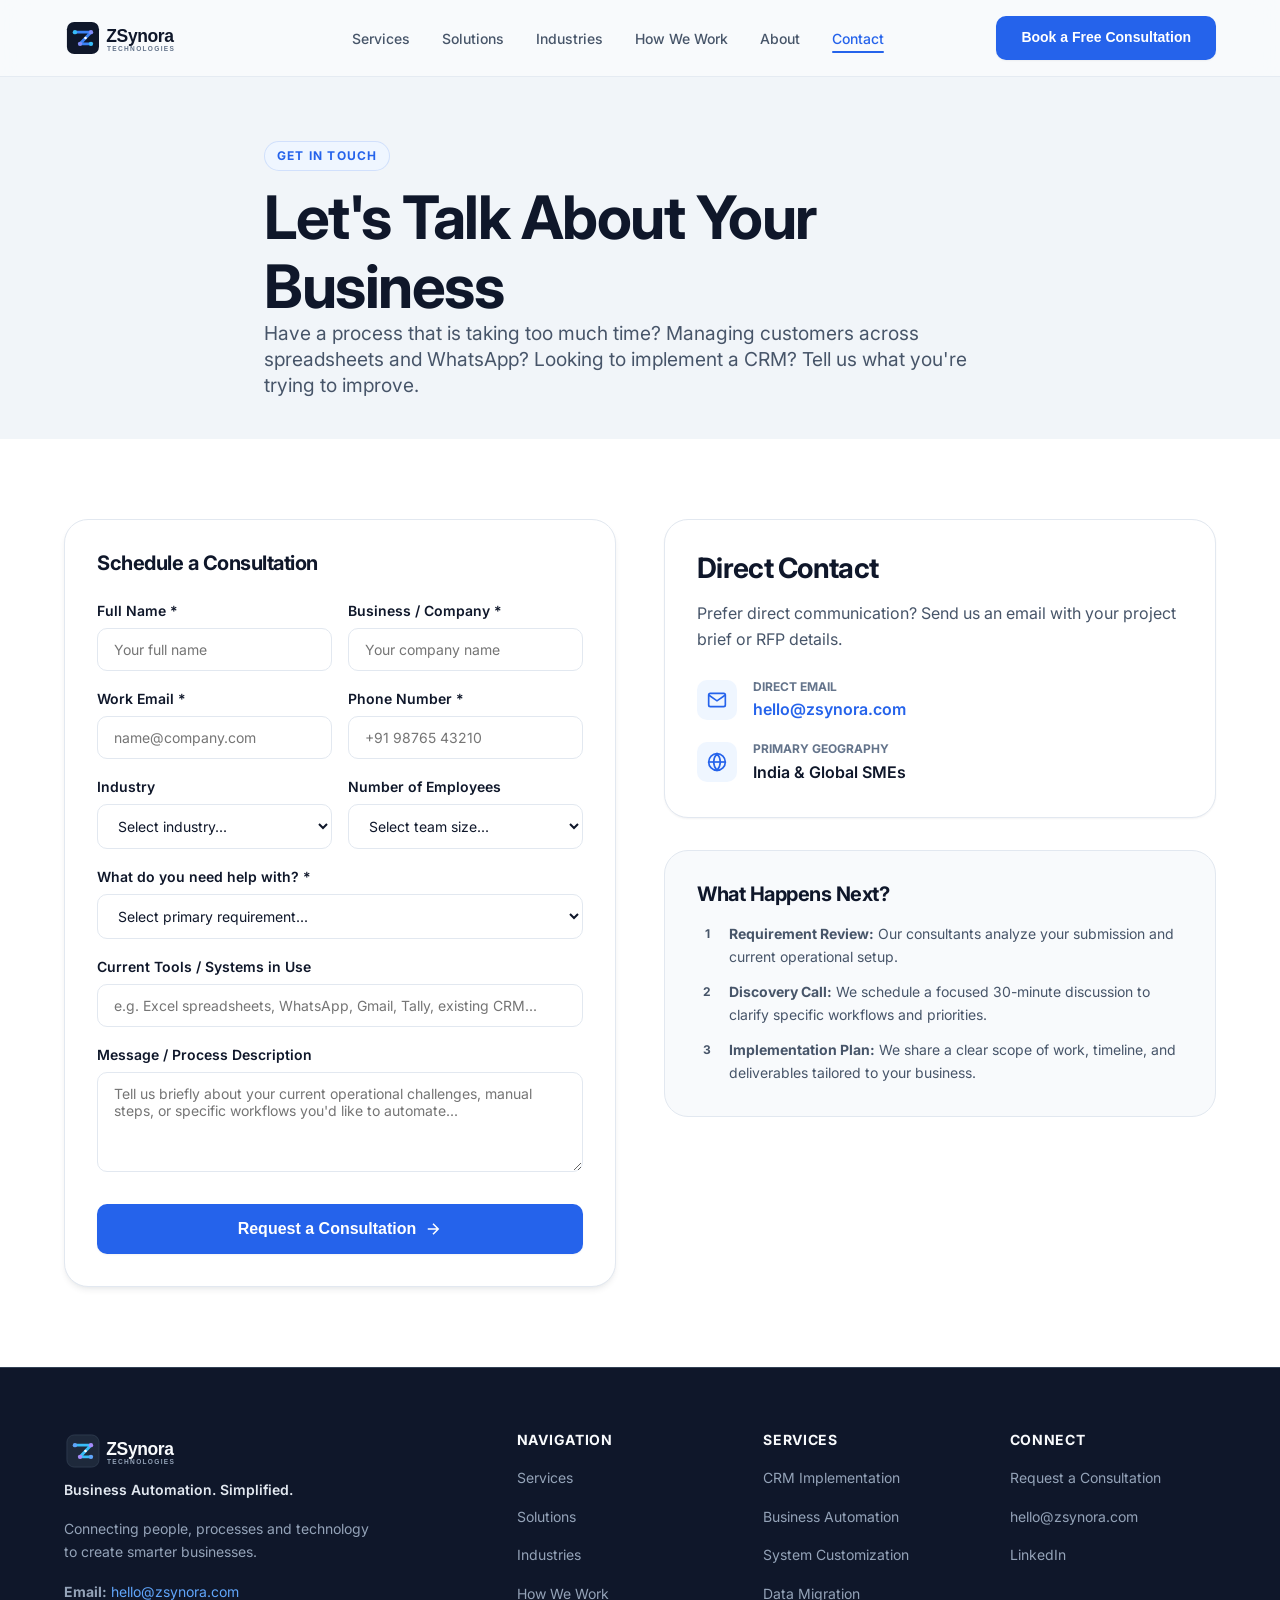
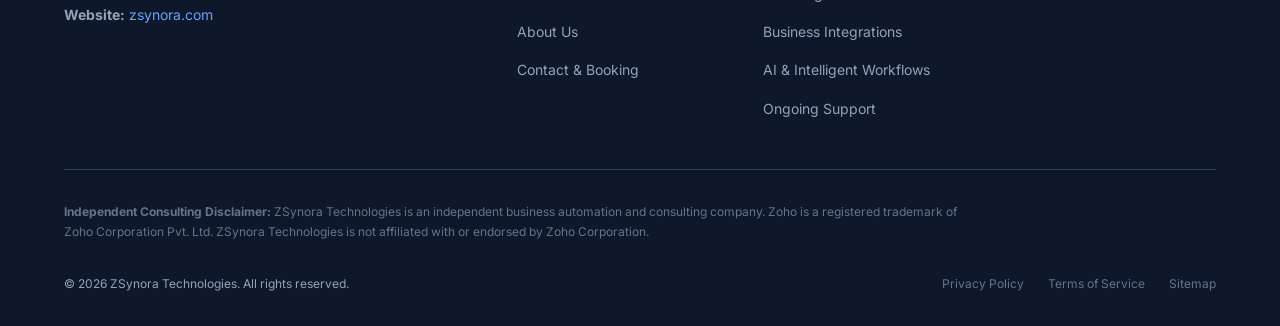
==== commit 2de7d69a: "remove the celebration" ====
--- a/contact.html
+++ b/contact.html
@@ -386,6 +386,5 @@
 
   <script src="assets/js/main.js"></script>
   <script src="assets/js/form.js"></script>
-  <script src="assets/js/celebration.js"></script>
 </body>
 </html>
--- a/assets/css/components.css
+++ b/assets/css/components.css
@@ -177,52 +177,6 @@
   position: relative;
   overflow: hidden;
 }
-
-/* Launch Celebration Pill */
-.launch-celebration-pill {
-  display: inline-flex;
-  align-items: center;
-  gap: var(--space-2);
-  background: linear-gradient(135deg, #ffffff 0%, #eff6ff 100%);
-  border: 1px solid rgba(37, 99, 235, 0.35);
-  padding: 8px 18px;
-  border-radius: var(--radius-full);
-  font-size: var(--font-size-xs);
-  font-weight: 700;
-  color: var(--color-primary-dark);
-  margin-bottom: var(--space-4);
-  cursor: pointer;
-  box-shadow: 0 4px 14px rgba(37, 99, 235, 0.12), 0 0 0 1px rgba(99, 102, 241, 0.1);
-  transition: all var(--transition-normal);
-  user-select: none;
-  animation: pillFloat 3s infinite ease-in-out;
-}
-
-@keyframes pillFloat {
-  0%, 100% { transform: translateY(0); }
-  50% { transform: translateY(-4px); }
-}
-
-.launch-celebration-pill:hover {
-  background: linear-gradient(135deg, #ffffff 0%, #dbeafe 100%);
-  transform: translateY(-2px) scale(1.04);
-  box-shadow: 0 6px 20px rgba(37, 99, 235, 0.22);
-  border-color: var(--color-primary);
-}
-
-.celebration-sparkle {
-  color: #f59e0b;
-  font-weight: 800;
-  animation: sparkleRotate 2s infinite linear;
-  display: inline-block;
-}
-
-@keyframes sparkleRotate {
-  0% { transform: scale(1) rotate(0deg); }
-  50% { transform: scale(1.3) rotate(20deg); }
-  100% { transform: scale(1) rotate(0deg); }
-}
-
 .hero-grid {
   display: grid;
   grid-template-columns: 1.15fr 0.85fr;
